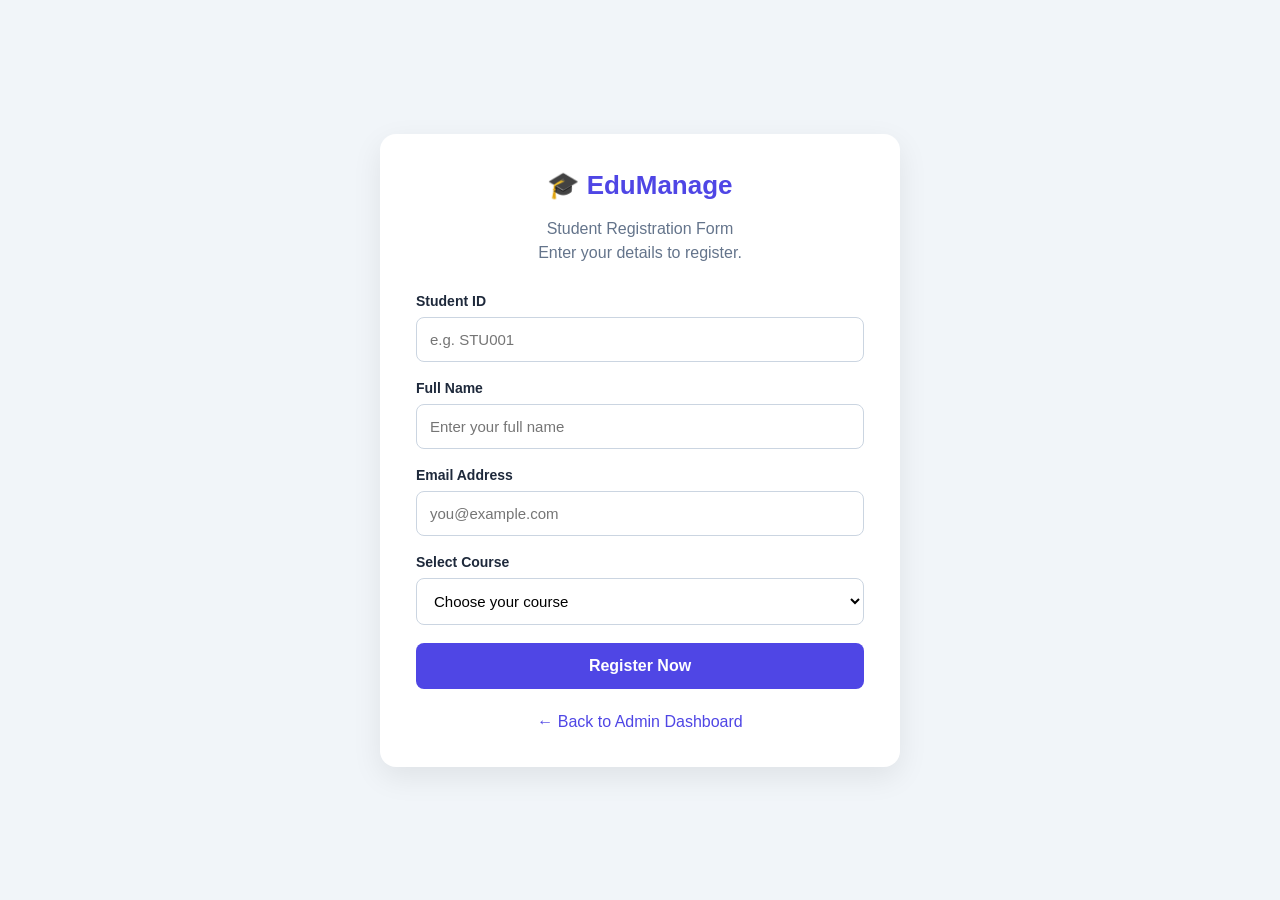
==== register.html @ c12b6ef2 "Create register.html" ====
<!DOCTYPE html>
<html lang="en">
<head>
  <meta charset="UTF-8">
  <meta name="viewport" content="width=device-width, initial-scale=1.0">

  <title>Student Registration | EduManage</title>

  <style>
    * {
      box-sizing: border-box;
    }

    body {
      margin: 0;
      min-height: 100vh;
      font-family: Arial, sans-serif;
      background: #f1f5f9;
      color: #1e293b;
      display: flex;
      justify-content: center;
      align-items: center;
      padding: 24px;
    }

    .registration-card {
      width: 100%;
      max-width: 520px;
      background: white;
      padding: 36px;
      border-radius: 16px;
      box-shadow: 0 10px 30px rgba(0, 0, 0, 0.08);
    }

    .logo {
      text-align: center;
      color: #4f46e5;
      font-size: 26px;
      margin: 0 0 8px;
    }

    .subtitle {
      text-align: center;
      color: #64748b;
      margin-bottom: 28px;
      line-height: 1.5;
    }

    .form-group {
      margin-bottom: 18px;
    }

    label {
      display: block;
      font-weight: 600;
      font-size: 14px;
      margin-bottom: 8px;
    }

    input,
    select {
      width: 100%;
      padding: 13px;
      border: 1px solid #cbd5e1;
      border-radius: 8px;
      font-size: 15px;
      background: white;
    }

    input:focus,
    select:focus {
      outline: 2px solid #c7d2fe;
      border-color: #4f46e5;
    }

    button {
      width: 100%;
      padding: 14px;
      border: none;
      border-radius: 8px;
      background: #4f46e5;
      color: white;
      font-size: 16px;
      font-weight: bold;
      cursor: pointer;
    }

    button:hover {
      background: #4338ca;
    }

    .message {
      margin-top: 18px;
      padding: 12px;
      border-radius: 8px;
      text-align: center;
      font-size: 14px;
      line-height: 1.5;
    }

    .success {
      background: #dcfce7;
      color: #166534;
    }

    .error {
      background: #fee2e2;
      color: #991b1b;
    }

    .back-link {
      display: block;
      text-align: center;
      margin-top: 24px;
      color: #4f46e5;
      text-decoration: none;
    }

    .back-link:hover {
      text-decoration: underline;
    }

    @media (max-width: 480px) {
      .registration-card {
        padding: 24px 20px;
      }
    }
  </style>
</head>

<body>
  <main class="registration-card">
    <h1 class="logo">🎓 EduManage</h1>

    <p class="subtitle">
      Student Registration Form<br>
      Enter your details to register.
    </p>

    <form id="registrationForm">
      <div class="form-group">
        <label for="studentId">Student ID</label>
        <input
          type="text"
          id="studentId"
          placeholder="e.g. STU001"
          required
        >
      </div>

      <div class="form-group">
        <label for="studentName">Full Name</label>
        <input
          type="text"
          id="studentName"
          placeholder="Enter your full name"
          required
        >
      </div>

      <div class="form-group">
        <label for="studentEmail">Email Address</label>
        <input
          type="email"
          id="studentEmail"
          placeholder="you@example.com"
          required
        >
      </div>

      <div class="form-group">
        <label for="studentCourse">Select Course</label>
        <select id="studentCourse" required>
          <option value="">Choose your course</option>
          <option value="Java Programming">Java Programming</option>
          <option value="Web Development">Web Development</option>
          <option value="Database Management">Database Management</option>
          <option value="Information Technology">
            Information Technology
          </option>
          <option value="Software Engineering">
            Software Engineering
          </option>
          <option value="Other">Other</option>
        </select>
      </div>

      <button type="submit">Register Now</button>

      <p id="message" class="message" role="status" hidden></p>
    </form>

    <a class="back-link" href="index.html">
      ← Back to Admin Dashboard
    </a>
  </main>

  <script>
    const registrationForm =
      document.getElementById("registrationForm");

    const message = document.getElementById("message");

    registrationForm.addEventListener("submit", function (event) {
      event.preventDefault();

      const id = document.getElementById("studentId")
        .value.trim();

      const name = document.getElementById("studentName")
        .value.trim();

      const email = document.getElementById("studentEmail")
        .value.trim();

      const course = document.getElementById("studentCourse")
        .value;

      // Read existing student records
      let students = [];

      try {
        const savedData = localStorage.getItem("students");
        students = savedData ? JSON.parse(savedData) : [];

        if (!Array.isArray(students)) {
          throw new Error("Invalid student data");
        }
      } catch (error) {
        showMessage(
          "Unable to read student records. Please contact the administrator.",
          "error"
        );
        return;
      }

      // Prevent duplicate student IDs
      const duplicate = students.some(function (student) {
        return student.id.toLowerCase() === id.toLowerCase();
      });

      if (duplicate) {
        showMessage(
          "This Student ID is already registered. Please use another ID.",
          "error"
        );
        return;
      }

      // Create the student record
      const newStudent = {
        id: id,
        name: name,
        email: email,
        course: course,
        status: "Active"
      };

      // Save the new record
      students.push(newStudent);

      try {
        localStorage.setItem("students", JSON.stringify(students));
      } catch (error) {
        showMessage(
          "Could not save your registration in this browser.",
          "error"
        );
        return;
      }

      showMessage(
        "Registration successful! Your details have been saved.",
        "success"
      );

      registrationForm.reset();
    });

    function showMessage(text, type) {
      message.textContent = text;
      message.className = "message " + type;
      message.hidden = false;
    }
  </script>
</body>
</html>
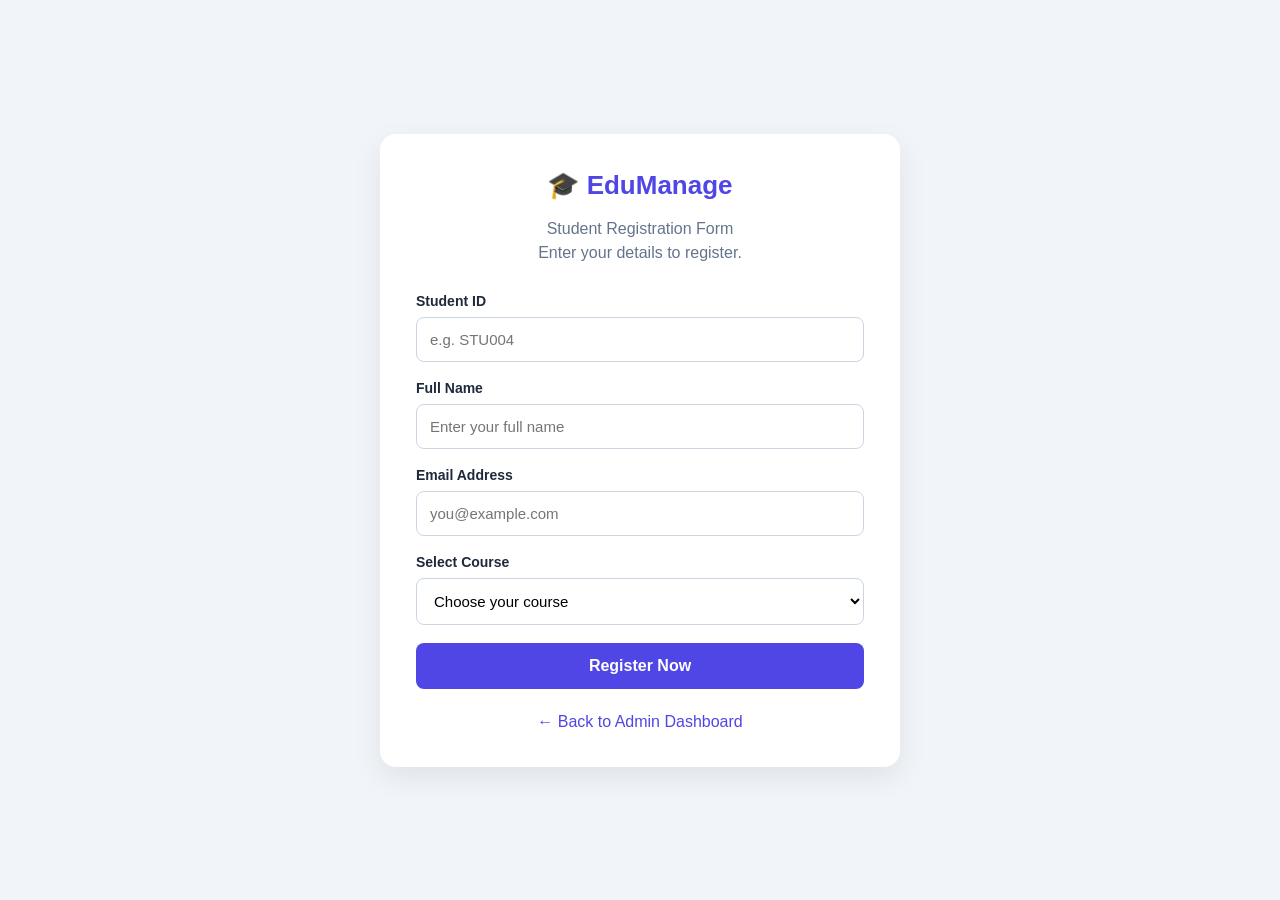
==== commit 4c993f53: "Update register.html" ====
--- a/register.html
+++ b/register.html
@@ -58,8 +58,7 @@
       margin-bottom: 8px;
     }
 
-    input,
-    select {
+    input, select {
       width: 100%;
       padding: 13px;
       border: 1px solid #cbd5e1;
@@ -68,8 +67,7 @@
       background: white;
     }
 
-    input:focus,
-    select:focus {
+    input:focus, select:focus {
       outline: 2px solid #c7d2fe;
       border-color: #4f46e5;
     }
@@ -130,7 +128,9 @@
 </head>
 
 <body>
+
   <main class="registration-card">
+
     <h1 class="logo">🎓 EduManage</h1>
 
     <p class="subtitle">
@@ -139,49 +139,35 @@
     </p>
 
     <form id="registrationForm">
+
       <div class="form-group">
         <label for="studentId">Student ID</label>
-        <input
-          type="text"
-          id="studentId"
-          placeholder="e.g. STU001"
-          required
-        >
+        <input type="text" id="studentId"
+          placeholder="e.g. STU004" required>
       </div>
 
       <div class="form-group">
         <label for="studentName">Full Name</label>
-        <input
-          type="text"
-          id="studentName"
-          placeholder="Enter your full name"
-          required
-        >
+        <input type="text" id="studentName"
+          placeholder="Enter your full name" required>
       </div>
 
       <div class="form-group">
         <label for="studentEmail">Email Address</label>
-        <input
-          type="email"
-          id="studentEmail"
-          placeholder="you@example.com"
-          required
-        >
+        <input type="email" id="studentEmail"
+          placeholder="you@example.com" required>
       </div>
 
       <div class="form-group">
         <label for="studentCourse">Select Course</label>
+
         <select id="studentCourse" required>
           <option value="">Choose your course</option>
           <option value="Java Programming">Java Programming</option>
           <option value="Web Development">Web Development</option>
           <option value="Database Management">Database Management</option>
-          <option value="Information Technology">
-            Information Technology
-          </option>
-          <option value="Software Engineering">
-            Software Engineering
-          </option>
+          <option value="Information Technology">Information Technology</option>
+          <option value="Software Engineering">Software Engineering</option>
           <option value="Other">Other</option>
         </select>
       </div>
@@ -189,20 +175,36 @@
       <button type="submit">Register Now</button>
 
       <p id="message" class="message" role="status" hidden></p>
+
     </form>
 
     <a class="back-link" href="index.html">
       ← Back to Admin Dashboard
     </a>
+
   </main>
 
   <script>
+
+    // Same storage key as dashboard
+    const STORAGE_KEY = "edumanage_students";
+
     const registrationForm =
       document.getElementById("registrationForm");
 
-    const message = document.getElementById("message");
-
-    registrationForm.addEventListener("submit", function (event) {
+    const message =
+      document.getElementById("message");
+
+
+    function showMessage(text, type) {
+      message.textContent = text;
+      message.className = "message " + type;
+      message.hidden = false;
+    }
+
+
+    registrationForm.addEventListener("submit", function(event) {
+
       event.preventDefault();
 
       const id = document.getElementById("studentId")
@@ -217,38 +219,55 @@
       const course = document.getElementById("studentCourse")
         .value;
 
-      // Read existing student records
+
       let students = [];
 
       try {
-        const savedData = localStorage.getItem("students");
-        students = savedData ? JSON.parse(savedData) : [];
+
+        // Read the correct storage key
+        const savedData = localStorage.getItem(STORAGE_KEY);
+
+        if (savedData !== null) {
+          students = JSON.parse(savedData);
+        } else {
+          // Recover old registration records if present
+          const oldData = localStorage.getItem("students");
+
+          if (oldData !== null) {
+            students = JSON.parse(oldData);
+          }
+        }
 
         if (!Array.isArray(students)) {
           throw new Error("Invalid student data");
         }
-      } catch (error) {
+
+      } catch(error) {
+
+        showMessage("Unable to load student records.", "error");
+
+        console.error(error);
+        return;
+      }
+
+
+      // Check duplicate ID
+      const duplicate = students.some(student =>
+        String(student.id || "").toLowerCase() === id.toLowerCase()
+      );
+
+      if (duplicate) {
+
         showMessage(
-          "Unable to read student records. Please contact the administrator.",
+          "This Student ID is already registered.",
           "error"
         );
+
         return;
       }
 
-      // Prevent duplicate student IDs
-      const duplicate = students.some(function (student) {
-        return student.id.toLowerCase() === id.toLowerCase();
-      });
-
-      if (duplicate) {
-        showMessage(
-          "This Student ID is already registered. Please use another ID.",
-          "error"
-        );
-        return;
-      }
-
-      // Create the student record
+
+      // Create new student
       const newStudent = {
         id: id,
         name: name,
@@ -257,32 +276,42 @@
         status: "Active"
       };
 
-      // Save the new record
+
+      // Add student
       students.push(newStudent);
 
+
+      // Save using the correct key
       try {
-        localStorage.setItem("students", JSON.stringify(students));
-      } catch (error) {
+
+        localStorage.setItem(
+          STORAGE_KEY,
+          JSON.stringify(students)
+        );
+
+      } catch(error) {
+
         showMessage(
-          "Could not save your registration in this browser.",
+          "Could not save student information.",
           "error"
         );
+
+        console.error(error);
         return;
       }
 
+
+      // Success message
       showMessage(
-        "Registration successful! Your details have been saved.",
+        "Registration successful! Your student details have been saved.",
         "success"
       );
 
       registrationForm.reset();
+
     });
 
-    function showMessage(text, type) {
-      message.textContent = text;
-      message.className = "message " + type;
-      message.hidden = false;
-    }
   </script>
+
 </body>
 </html>
